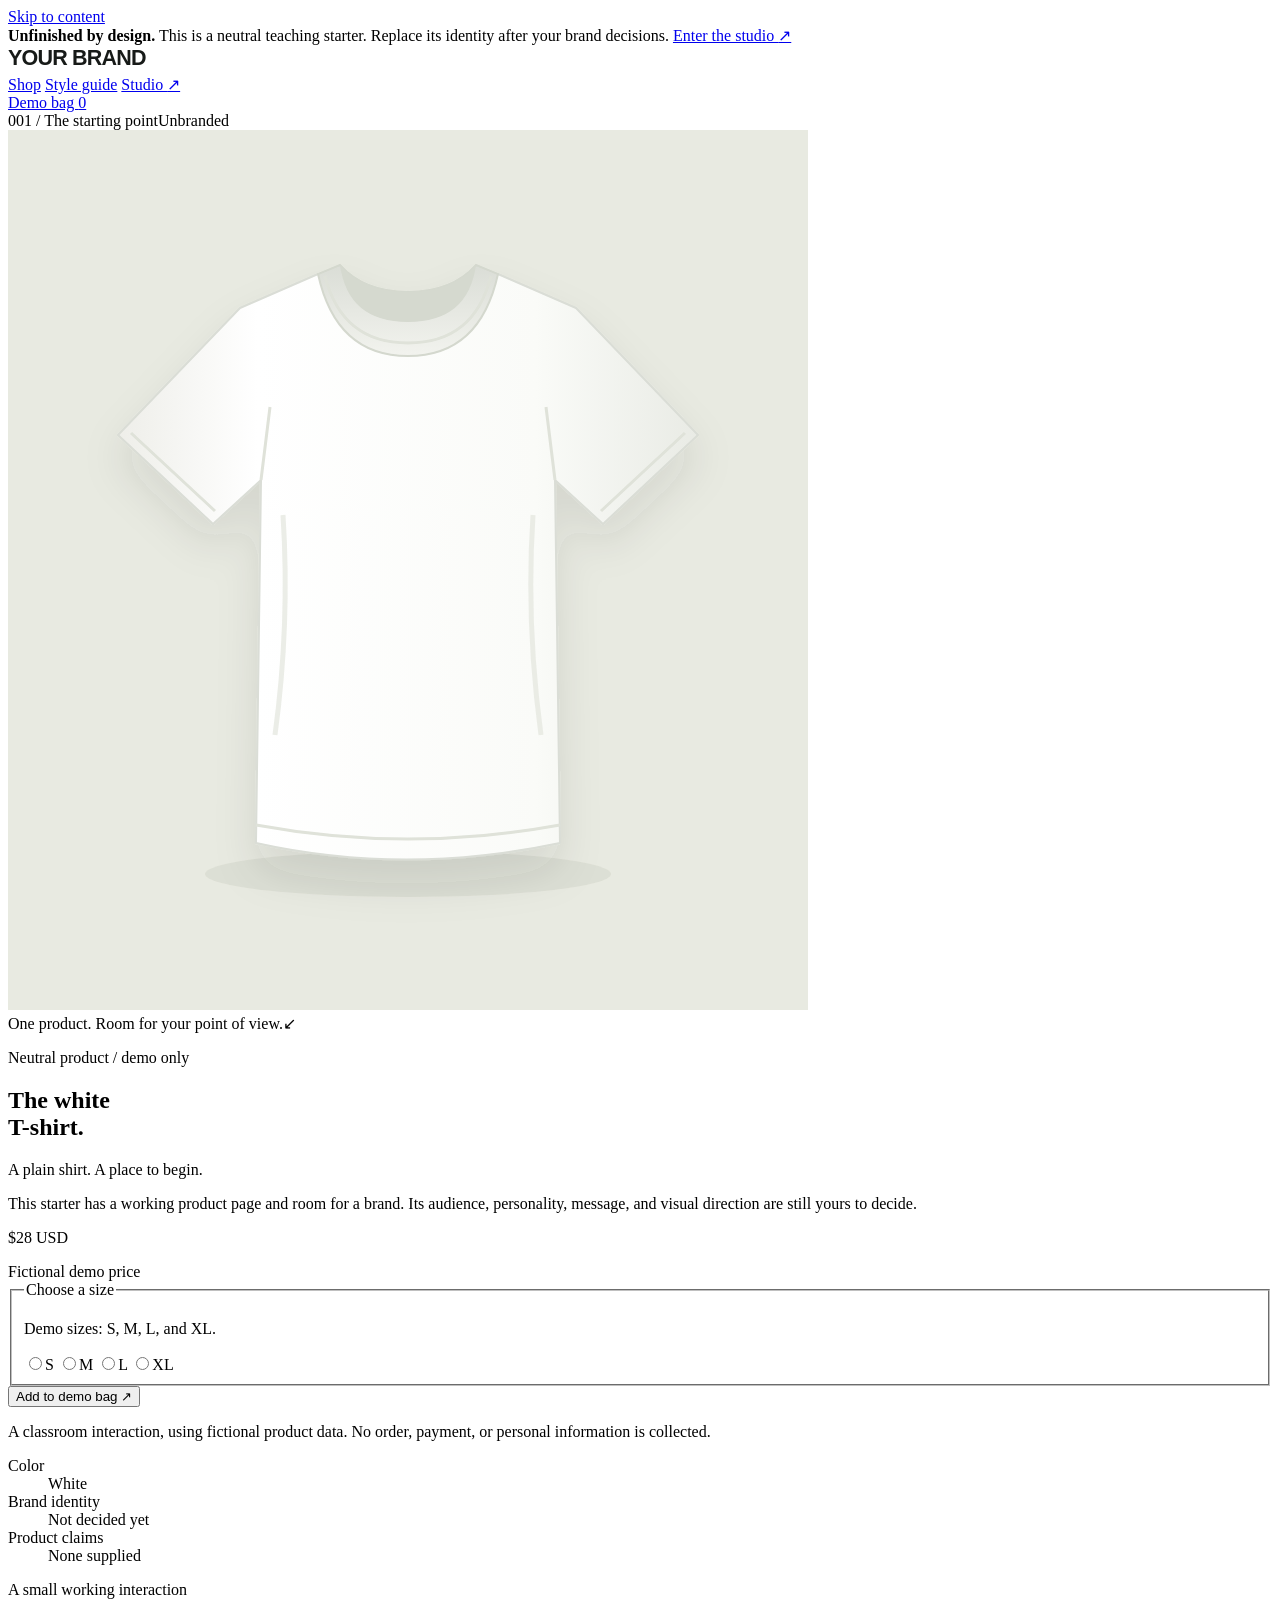
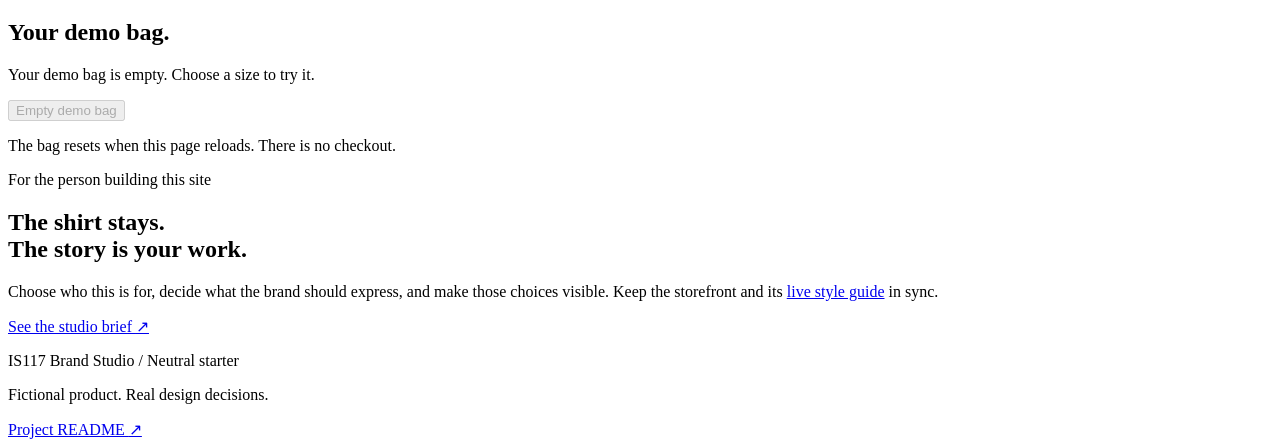
==== public/index.html @ 74eaf897 "Initial commit" ====
<!doctype html>
<html lang="en">
  <head>
    <meta charset="utf-8" />
    <meta name="viewport" content="width=device-width, initial-scale=1" />
    <meta
      name="description"
      content="An unfinished, neutral T-shirt storefront for the IS117 Brand Studio. Build a brand through deliberate, visible design choices."
    />
    <title>Your Brand — neutral storefront starter</title>
    <link rel="icon" href="data:," />
    <link rel="stylesheet" href="styles.css" />
    <script src="shop.js" defer></script>
  </head>
  <body>
    <a class="skip-link" href="#main">Skip to content</a>
    <aside class="starter-notice" aria-label="Starter information">
      <span
        ><strong>Unfinished by design.</strong> This is a neutral teaching
        starter. Replace its identity after your brand decisions.</span
      >
      <a href="studio.html"
        >Enter the studio <span aria-hidden="true">↗</span></a
      >
    </aside>
    <header class="site-header wrap">
      <a
        class="brand-link"
        href="index.html"
        aria-label="Your Brand storefront home"
        ><img
          class="wordmark"
          src="assets/wordmark.svg"
          alt="Neutral starter wordmark"
          width="175"
          height="26"
      /></a>
      <nav class="main-nav" aria-label="Main navigation">
        <a class="nav-link" href="index.html" aria-current="page">Shop</a>
        <a class="nav-link" href="styleguide.html">Style guide</a>
        <a class="nav-link" href="studio.html"
          >Studio <span aria-hidden="true">↗</span></a
        >
      </nav>
      <a class="bag-link" href="#demo-bag" aria-label="View demo bag"
        >Demo bag <span id="bag-count" class="bag-count">0</span></a
      >
    </header>

    <main id="main">
      <section class="product-section wrap" aria-labelledby="product-title">
        <div class="product-visual">
          <div class="visual-label">
            <span>001 / The starting point</span><span>Unbranded</span>
          </div>
          <img
            class="shirt-image"
            src="assets/white-shirt.svg"
            alt="Plain white, unbranded short-sleeved T-shirt"
            width="800"
            height="880"
            fetchpriority="high"
          />
          <div class="image-caption">
            <span>One product. Room for your point of view.</span
            ><span aria-hidden="true">↙</span>
          </div>
        </div>
        <div class="product-information">
          <p class="eyebrow">
            <span class="status-dot" aria-hidden="true"></span> Neutral product
            / demo only
          </p>
          <h1 id="product-title">The white<br />T-shirt.</h1>
          <p class="product-intro">A plain shirt. A place to begin.</p>
          <p class="muted product-description">
            This starter has a working product page and room for a brand. Its
            audience, personality, message, and visual direction are still yours
            to decide.
          </p>
          <div class="price-row">
            <p class="price">$28 <span>USD</span></p>
            <span class="micro-label">Fictional demo price</span>
          </div>
          <form id="product-form" class="product-form" novalidate>
            <fieldset aria-describedby="size-help size-error">
              <legend>Choose a size</legend>
              <p id="size-help" class="field-help">
                Demo sizes: S, M, L, and XL.
              </p>
              <div class="size-options">
                <label class="size-option"
                  ><input type="radio" name="size" value="S" /><span
                    >S</span
                  ></label
                >
                <label class="size-option"
                  ><input type="radio" name="size" value="M" /><span
                    >M</span
                  ></label
                >
                <label class="size-option"
                  ><input type="radio" name="size" value="L" /><span
                    >L</span
                  ></label
                >
                <label class="size-option"
                  ><input type="radio" name="size" value="XL" /><span
                    >XL</span
                  ></label
                >
              </div>
              <p id="size-error" class="field-error" role="alert" hidden>
                Choose a size before adding the shirt to your demo bag.
              </p>
            </fieldset>
            <button class="button button-primary add-button" type="submit">
              Add to demo bag <span aria-hidden="true">↗</span>
            </button>
          </form>
          <p class="demo-disclaimer">
            A classroom interaction, using fictional product data. No order,
            payment, or personal information is collected.
          </p>
          <dl class="product-facts">
            <div>
              <dt>Color</dt>
              <dd>White</dd>
            </div>
            <div>
              <dt>Brand identity</dt>
              <dd>Not decided yet</dd>
            </div>
            <div>
              <dt>Product claims</dt>
              <dd>None supplied</dd>
            </div>
          </dl>
        </div>
      </section>

      <section
        id="demo-bag"
        class="bag-section wrap"
        aria-labelledby="bag-title"
      >
        <div>
          <p class="eyebrow">A small working interaction</p>
          <h2 id="bag-title">Your demo bag.</h2>
        </div>
        <div class="bag-details">
          <p
            id="bag-status"
            class="bag-message"
            role="status"
            aria-live="polite"
            aria-atomic="true"
          >
            Your demo bag is empty. Choose a size to try it.
          </p>
          <ul id="bag-items" class="bag-items"></ul>
          <button id="clear-bag" class="text-button" type="button" disabled>
            Empty demo bag
          </button>
          <p class="field-help">
            The bag resets when this page reloads. There is no checkout.
          </p>
        </div>
      </section>

      <section class="starter-next wrap" aria-labelledby="next-title">
        <p class="eyebrow">For the person building this site</p>
        <h2 id="next-title">The shirt stays.<br />The story is your work.</h2>
        <div>
          <p>
            Choose who this is for, decide what the brand should express, and
            make those choices visible. Keep the storefront and its
            <a href="styleguide.html">live style guide</a> in sync.
          </p>
          <a class="button button-secondary" href="studio.html"
            >See the studio brief <span aria-hidden="true">↗</span></a
          >
        </div>
      </section>
    </main>

    <footer class="site-footer wrap">
      <p>
        IS117 Brand Studio <span class="footer-separator"> / </span> Neutral
        starter
      </p>
      <p class="footer-tagline">Fictional product. Real design decisions.</p>
      <a href="https://github.com/kaw393939/is117-brand-studio#readme"
        >Project README <span aria-hidden="true">↗</span></a
      >
    </footer>
  </body>
</html>
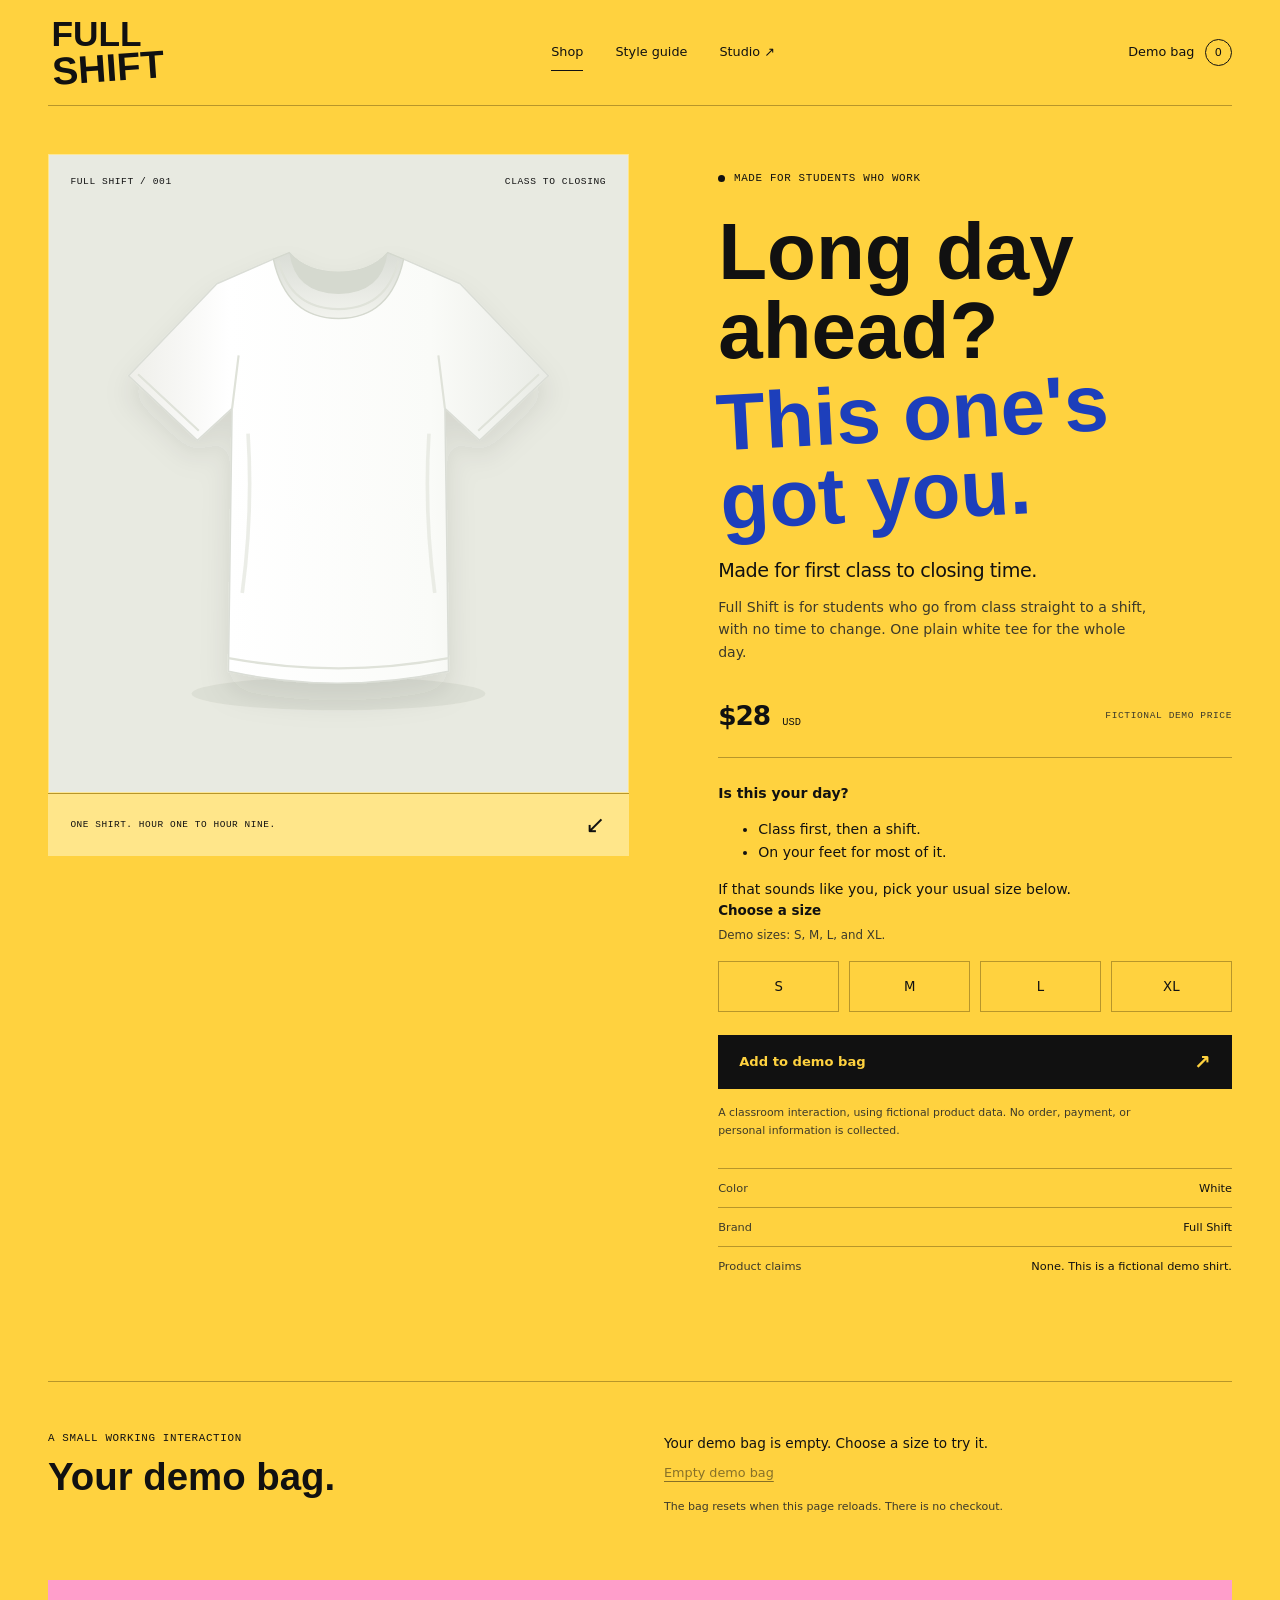
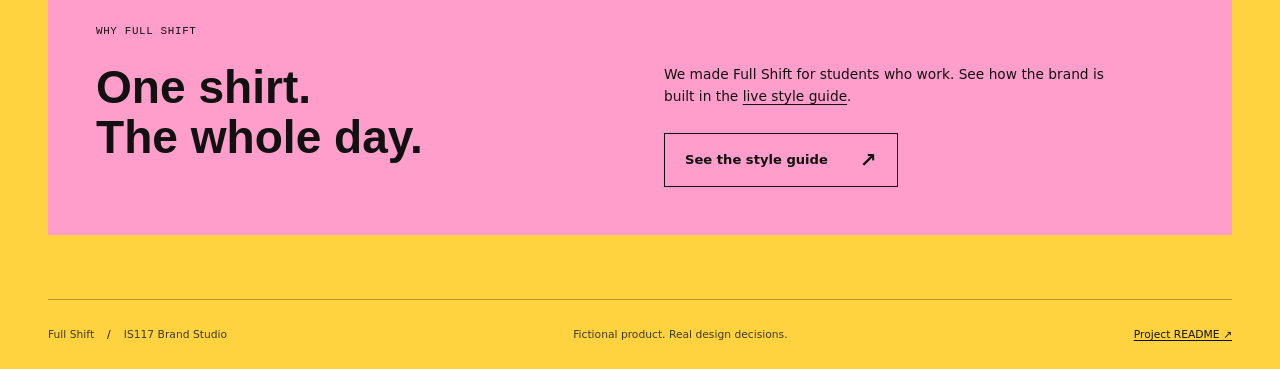
==== commit 1214dffd: "BRAND-001: Full Shift colors, logo, previews, storefront" ====
--- a/public/index.html
+++ b/public/index.html
@@ -5,35 +5,23 @@
     <meta name="viewport" content="width=device-width, initial-scale=1" />
     <meta
       name="description"
-      content="An unfinished, neutral T-shirt storefront for the IS117 Brand Studio. Build a brand through deliberate, visible design choices."
+      content="Full Shift: one plain white T-shirt for students who go from class straight to a shift. A fictional IS117 Brand Studio storefront."
     />
-    <title>Your Brand — neutral storefront starter</title>
+    <title>Full Shift — the white T-shirt for class-to-shift days</title>
     <link rel="icon" href="data:," />
     <link rel="stylesheet" href="styles.css" />
     <script src="shop.js" defer></script>
   </head>
   <body>
     <a class="skip-link" href="#main">Skip to content</a>
-    <aside class="starter-notice" aria-label="Starter information">
-      <span
-        ><strong>Unfinished by design.</strong> This is a neutral teaching
-        starter. Replace its identity after your brand decisions.</span
-      >
-      <a href="studio.html"
-        >Enter the studio <span aria-hidden="true">↗</span></a
-      >
-    </aside>
     <header class="site-header wrap">
-      <a
-        class="brand-link"
-        href="index.html"
-        aria-label="Your Brand storefront home"
+      <a class="brand-link" href="index.html" aria-label="Full Shift home"
         ><img
           class="wordmark"
-          src="assets/wordmark.svg"
-          alt="Neutral starter wordmark"
-          width="175"
-          height="26"
+          src="assets/full-shift-logo.svg"
+          alt="Full Shift"
+          width="170"
+          height="90"
       /></a>
       <nav class="main-nav" aria-label="Main navigation">
         <a class="nav-link" href="index.html" aria-current="page">Shop</a>
@@ -51,36 +39,47 @@
       <section class="product-section wrap" aria-labelledby="product-title">
         <div class="product-visual">
           <div class="visual-label">
-            <span>001 / The starting point</span><span>Unbranded</span>
+            <span>Full Shift / 001</span><span>Class to closing</span>
           </div>
           <img
             class="shirt-image"
             src="assets/white-shirt.svg"
-            alt="Plain white, unbranded short-sleeved T-shirt"
+            alt="Plain white short-sleeved T-shirt"
             width="800"
             height="880"
             fetchpriority="high"
           />
           <div class="image-caption">
-            <span>One product. Room for your point of view.</span
+            <span>One shirt. Hour one to hour nine.</span
             ><span aria-hidden="true">↙</span>
           </div>
         </div>
         <div class="product-information">
           <p class="eyebrow">
-            <span class="status-dot" aria-hidden="true"></span> Neutral product
-            / demo only
+            <span class="status-dot" aria-hidden="true"></span> Made for
+            students who work
           </p>
-          <h1 id="product-title">The white<br />T-shirt.</h1>
-          <p class="product-intro">A plain shirt. A place to begin.</p>
+          <h1 id="product-title">
+            Long day ahead?<br /><span class="brand-tilt"
+              >This one's got you.</span
+            >
+          </h1>
+          <p class="product-intro">Made for first class to closing time.</p>
           <p class="muted product-description">
-            This starter has a working product page and room for a brand. Its
-            audience, personality, message, and visual direction are still yours
-            to decide.
+            Full Shift is for students who go from class straight to a shift,
+            with no time to change. One plain white tee for the whole day.
           </p>
           <div class="price-row">
             <p class="price">$28 <span>USD</span></p>
             <span class="micro-label">Fictional demo price</span>
+          </div>
+          <div class="product-description">
+            <p><strong>Is this your day?</strong></p>
+            <ul>
+              <li>Class first, then a shift.</li>
+              <li>On your feet for most of it.</li>
+            </ul>
+            <p>If that sounds like you, pick your usual size below.</p>
           </div>
           <form id="product-form" class="product-form" novalidate>
             <fieldset aria-describedby="size-help size-error">
@@ -128,12 +127,12 @@
               <dd>White</dd>
             </div>
             <div>
-              <dt>Brand identity</dt>
-              <dd>Not decided yet</dd>
+              <dt>Brand</dt>
+              <dd>Full Shift</dd>
             </div>
             <div>
               <dt>Product claims</dt>
-              <dd>None supplied</dd>
+              <dd>None. This is a fictional demo shirt.</dd>
             </div>
           </dl>
         </div>
@@ -169,16 +168,15 @@
       </section>
 
       <section class="starter-next wrap" aria-labelledby="next-title">
-        <p class="eyebrow">For the person building this site</p>
-        <h2 id="next-title">The shirt stays.<br />The story is your work.</h2>
+        <p class="eyebrow">Why Full Shift</p>
+        <h2 id="next-title">One shirt.<br />The whole day.</h2>
         <div>
           <p>
-            Choose who this is for, decide what the brand should express, and
-            make those choices visible. Keep the storefront and its
-            <a href="styleguide.html">live style guide</a> in sync.
+            We made Full Shift for students who work. See how the brand is built
+            in the <a href="styleguide.html">live style guide</a>.
           </p>
-          <a class="button button-secondary" href="studio.html"
-            >See the studio brief <span aria-hidden="true">↗</span></a
+          <a class="button button-secondary" href="styleguide.html"
+            >See the style guide <span aria-hidden="true">↗</span></a
           >
         </div>
       </section>
@@ -186,8 +184,7 @@
 
     <footer class="site-footer wrap">
       <p>
-        IS117 Brand Studio <span class="footer-separator"> / </span> Neutral
-        starter
+        Full Shift <span class="footer-separator"> / </span> IS117 Brand Studio
       </p>
       <p class="footer-tagline">Fictional product. Real design decisions.</p>
       <a href="https://github.com/kaw393939/is117-brand-studio#readme"
--- a/public/styles.css
+++ b/public/styles.css
@@ -0,0 +1,1302 @@
+/* Full Shift brand tokens. Shared by the storefront and the live style guide. */
+:root {
+  --color-paper: #ffd23f;
+  --color-ink: #111;
+  --color-muted: #3d3a2a;
+  --color-line: #b8962a;
+  --color-accent: #ff9ecb;
+  --color-soft: #ffe68a;
+  --color-pop: #1d3fbb;
+  --color-white: #fff;
+  --color-danger: #992e28;
+  --font-body:
+    system-ui, -apple-system, blinkmacsystemfont, "Segoe UI", sans-serif;
+  --font-display: impact, "Arial Black", sans-serif;
+  --font-mono: ui-monospace, sfmono-regular, consolas, monospace;
+  --space-1: 0.5rem;
+  --space-2: 1rem;
+  --space-3: 1.5rem;
+  --space-4: 2rem;
+  --space-5: 3rem;
+  --space-6: 4rem;
+  --page-width: 1440px;
+}
+
+* {
+  box-sizing: border-box;
+}
+
+html {
+  scroll-behavior: smooth;
+  scroll-padding-top: 1.5rem;
+}
+
+body {
+  margin: 0;
+  background: var(--color-paper);
+  color: var(--color-ink);
+  font-family: var(--font-body);
+  line-height: 1.6;
+  -webkit-font-smoothing: antialiased;
+}
+
+img,
+svg {
+  display: block;
+  max-width: 100%;
+}
+
+button,
+a,
+input {
+  -webkit-tap-highlight-color: transparent;
+}
+
+a {
+  color: inherit;
+  text-underline-offset: 0.2em;
+  text-decoration-thickness: 1px;
+}
+
+a:hover {
+  text-decoration-thickness: 2px;
+}
+
+button,
+input {
+  font: inherit;
+}
+
+button {
+  cursor: pointer;
+}
+
+button:disabled {
+  cursor: default;
+}
+
+:focus-visible {
+  outline: 3px solid var(--color-ink);
+  outline-offset: 5px;
+}
+
+[hidden] {
+  display: none !important;
+}
+
+::selection {
+  background: var(--color-accent);
+  color: var(--color-ink);
+}
+
+h1,
+h2,
+h3,
+p {
+  margin: 0;
+}
+
+h1,
+h2,
+h3 {
+  font-family: var(--font-display);
+  font-weight: 550;
+}
+
+h1 {
+  font-size: clamp(3.4rem, 6.25vw, 6.6rem);
+  line-height: 0.99;
+  letter-spacing: 0;
+}
+
+h2 {
+  font-size: clamp(2rem, 3.6vw, 3.75rem);
+  line-height: 1.08;
+  letter-spacing: 0;
+}
+
+h3 {
+  font-size: 1.3rem;
+  line-height: 1.3;
+  letter-spacing: -0.03em;
+}
+
+p + p {
+  margin-top: var(--space-2);
+}
+
+.wrap {
+  width: min(calc(100% - 6rem), var(--page-width));
+  margin-inline: auto;
+}
+
+.muted {
+  color: var(--color-muted);
+}
+
+.eyebrow,
+.micro-label,
+.visual-label,
+.image-caption,
+.section-number,
+.type-label,
+.token-name {
+  font-family: var(--font-mono);
+  font-size: 0.68rem;
+  font-weight: 500;
+  line-height: 1.5;
+  letter-spacing: 0.06em;
+  text-transform: uppercase;
+}
+
+.eyebrow {
+  display: flex;
+  align-items: center;
+  gap: 0.55rem;
+}
+
+.status-dot {
+  width: 7px;
+  height: 7px;
+  display: inline-block;
+  background: var(--color-ink);
+  border-radius: 50%;
+}
+
+.skip-link {
+  position: fixed;
+  top: 8px;
+  left: 8px;
+  z-index: 10;
+  transform: translateY(-180%);
+  padding: 0.75rem 1rem;
+  background: var(--color-ink);
+  color: var(--color-white);
+}
+
+.skip-link:focus {
+  transform: translateY(0);
+}
+
+.starter-notice {
+  display: flex;
+  justify-content: space-between;
+  align-items: center;
+  gap: 1.5rem;
+  padding: 0.8rem 3rem;
+  background: var(--color-accent);
+  font-size: 0.73rem;
+  line-height: 1.5;
+}
+
+.starter-notice a {
+  flex-shrink: 0;
+  font-weight: 650;
+}
+
+.site-header {
+  min-height: 106px;
+  display: flex;
+  align-items: center;
+  gap: 3rem;
+  border-bottom: 1px solid var(--color-line);
+}
+
+.brand-link {
+  display: inline-block;
+  flex-shrink: 0;
+}
+
+.wordmark {
+  width: 150px;
+  height: auto;
+}
+
+.main-nav {
+  display: flex;
+  justify-content: center;
+  align-items: center;
+  gap: 2rem;
+  margin-inline: auto;
+}
+
+.nav-link,
+.bag-link {
+  text-decoration: none;
+  font-size: 0.8rem;
+}
+
+.nav-link {
+  padding-block: 0.5rem;
+  border-bottom: 1px solid transparent;
+}
+
+.nav-link:hover,
+.nav-link[aria-current="page"] {
+  border-color: currentcolor;
+}
+
+.bag-link {
+  display: flex;
+  align-items: center;
+  gap: 0.65rem;
+  white-space: nowrap;
+}
+
+.bag-count {
+  display: grid;
+  place-items: center;
+  min-width: 1.7rem;
+  height: 1.7rem;
+  border: 1px solid var(--color-ink);
+  border-radius: 50%;
+  font-size: 0.7rem;
+}
+
+.product-section {
+  display: grid;
+  grid-template-columns: 1.13fr 1fr;
+  gap: clamp(3rem, 7vw, 8rem);
+  padding-block: var(--space-5) 5rem;
+  align-items: start;
+}
+
+.product-visual {
+  position: relative;
+  background: var(--color-soft);
+}
+
+.visual-label {
+  position: absolute;
+  z-index: 1;
+  inset: 1.3rem 1.4rem auto;
+  display: flex;
+  justify-content: space-between;
+  gap: 1rem;
+  font-size: 0.6rem;
+}
+
+.shirt-image {
+  width: 100%;
+  height: auto;
+  aspect-ratio: 800 / 880;
+  object-fit: contain;
+}
+
+.image-caption {
+  display: flex;
+  align-items: center;
+  justify-content: space-between;
+  gap: 1rem;
+  padding: 1.2rem 1.4rem;
+  border-top: 1px solid var(--color-line);
+  font-size: 0.59rem;
+}
+
+.image-caption > :last-child {
+  font-family: var(--font-body);
+  font-size: 1.5rem;
+  line-height: 1;
+}
+
+.product-information {
+  max-width: 530px;
+  padding-block: 1rem;
+}
+
+.product-information h1 {
+  margin-top: 1.6rem;
+}
+
+.product-intro {
+  font-size: 1.2rem;
+  line-height: 1.5;
+  margin-top: 1.8rem;
+  letter-spacing: -0.025em;
+}
+
+.product-description {
+  margin-top: 0.6rem;
+  font-size: 0.88rem;
+  max-width: 430px;
+}
+
+.price-row {
+  display: flex;
+  align-items: center;
+  justify-content: space-between;
+  gap: 1rem;
+  margin-block: 2rem 1.5rem;
+  padding-bottom: 1.2rem;
+  border-bottom: 1px solid var(--color-line);
+}
+
+.price {
+  font-size: 1.65rem;
+  letter-spacing: -0.04em;
+  font-weight: 600;
+}
+
+.price span {
+  font-family: var(--font-mono);
+  font-size: 0.65rem;
+  font-weight: 400;
+  letter-spacing: 0;
+  margin-left: 0.25rem;
+}
+
+.price-row .micro-label {
+  color: var(--color-muted);
+  font-size: 0.6rem;
+}
+
+fieldset {
+  padding: 0;
+  margin: 0;
+  border: 0;
+  min-width: 0;
+}
+
+legend {
+  padding: 0;
+  font-size: 0.84rem;
+  font-weight: 650;
+}
+
+.field-help {
+  margin-top: 0.3rem;
+  color: var(--color-muted);
+  font-size: 0.74rem;
+}
+
+.size-options {
+  display: grid;
+  grid-template-columns: repeat(4, 1fr);
+  gap: 0.6rem;
+  margin-top: 1rem;
+}
+
+.size-option {
+  position: relative;
+  cursor: pointer;
+}
+
+.size-option input {
+  position: absolute;
+  opacity: 0;
+  width: 100%;
+  height: 100%;
+  margin: 0;
+  cursor: pointer;
+}
+
+.size-option span {
+  display: grid;
+  place-items: center;
+  min-height: 3.2rem;
+  border: 1px solid var(--color-line);
+  background: var(--color-paper);
+  font-size: 0.83rem;
+  transition:
+    background 150ms ease,
+    border-color 150ms ease;
+}
+
+.size-option input:checked + span {
+  background: var(--color-ink);
+  border-color: var(--color-ink);
+  color: var(--color-paper);
+}
+
+.size-option input:hover + span {
+  border-color: var(--color-ink);
+}
+
+.size-option input:focus-visible + span {
+  outline: 3px solid var(--color-ink);
+  outline-offset: 4px;
+}
+
+.size-option input:focus-visible {
+  outline: none;
+}
+
+.field-error {
+  color: var(--color-danger);
+  font-size: 0.8rem;
+  margin-top: 0.9rem;
+  font-weight: 550;
+}
+
+.button {
+  display: inline-flex;
+  align-items: center;
+  justify-content: space-between;
+  gap: 2rem;
+  min-height: 3.4rem;
+  border: 1px solid var(--color-ink);
+  padding: 0.9rem 1.25rem;
+  font-size: 0.82rem;
+  font-weight: 550;
+  line-height: 1.4;
+  text-decoration: none;
+  transition:
+    background 150ms ease,
+    color 150ms ease;
+}
+
+.button > span[aria-hidden] {
+  font-size: 1.25rem;
+  line-height: 1;
+}
+
+.button-primary {
+  background: var(--color-ink);
+  color: var(--color-paper);
+}
+
+.button-primary:hover {
+  background: var(--color-accent);
+  color: var(--color-ink);
+}
+
+.button-secondary {
+  background: transparent;
+  color: var(--color-ink);
+}
+
+.button-secondary:hover {
+  background: var(--color-soft);
+}
+
+.add-button {
+  width: 100%;
+  margin-top: 1.4rem;
+}
+
+.demo-disclaimer {
+  font-size: 0.68rem;
+  line-height: 1.65;
+  color: var(--color-muted);
+  margin-top: 0.9rem;
+  max-width: 420px;
+}
+
+.product-facts {
+  margin-bottom: 0;
+  margin-top: 1.8rem;
+}
+
+.product-facts div {
+  display: flex;
+  justify-content: space-between;
+  gap: 1rem;
+  padding-block: 0.62rem;
+  border-top: 1px solid var(--color-line);
+  font-size: 0.71rem;
+}
+
+.product-facts dt {
+  color: var(--color-muted);
+}
+
+.product-facts dd {
+  margin: 0;
+  font-weight: 500;
+  text-align: right;
+}
+
+.bag-section {
+  display: grid;
+  grid-template-columns: 1fr 1fr;
+  gap: 3rem;
+  border-top: 1px solid var(--color-line);
+  padding-block: 3rem;
+}
+
+.bag-section h2 {
+  margin-top: 0.6rem;
+  font-size: clamp(2rem, 3vw, 3rem);
+}
+
+.bag-details {
+  padding-top: 0.2rem;
+  font-size: 0.85rem;
+}
+
+.bag-message {
+  max-width: 500px;
+}
+
+.bag-items {
+  list-style: none;
+  margin: 1rem 0;
+  padding: 0;
+}
+
+.bag-items:empty {
+  margin: 0;
+}
+
+.bag-items li {
+  padding-block: 0.55rem;
+  border-bottom: 1px solid var(--color-line);
+  font-size: 0.78rem;
+}
+
+.text-button {
+  padding: 0.5rem 0;
+  border: 0;
+  background: transparent;
+  color: var(--color-ink);
+  font-size: 0.8rem;
+  text-decoration: underline;
+  text-underline-offset: 0.25rem;
+}
+
+.text-button:disabled {
+  opacity: 0.5;
+}
+
+.bag-details .field-help {
+  margin-top: 0.4rem;
+  font-size: 0.69rem;
+}
+
+.starter-next {
+  display: grid;
+  grid-template-columns: 1fr 1fr;
+  gap: 1.5rem 3rem;
+  background: var(--color-accent);
+  padding: 2.7rem 3rem 3rem;
+  margin-block: 1rem 4rem;
+}
+
+.starter-next > .eyebrow {
+  grid-column: 1 / -1;
+}
+
+.starter-next > div {
+  max-width: 470px;
+  font-size: 0.86rem;
+}
+
+.starter-next .button {
+  margin-top: 1.6rem;
+}
+
+.site-footer {
+  display: flex;
+  align-items: center;
+  justify-content: space-between;
+  gap: 2rem;
+  border-top: 1px solid var(--color-line);
+  padding-block: 1.6rem;
+  font-size: 0.67rem;
+  color: var(--color-muted);
+}
+
+.footer-tagline {
+  margin: 0;
+}
+
+.footer-separator {
+  margin-inline: 0.6rem;
+  color: var(--color-ink);
+}
+
+.site-footer a {
+  color: var(--color-ink);
+}
+
+/* Shared editorial pages */
+.page-hero {
+  padding-block: 4.5rem 3.8rem;
+  display: grid;
+  grid-template-columns: 1.25fr 0.75fr;
+  align-items: end;
+  gap: 1.3rem 4rem;
+}
+
+.page-hero > .eyebrow {
+  grid-column: 1 / -1;
+}
+
+.page-hero h1 {
+  font-size: clamp(3.5rem, 6.8vw, 7.3rem);
+}
+
+.page-hero .hero-summary {
+  max-width: 400px;
+  font-size: 0.95rem;
+  color: var(--color-muted);
+  padding-bottom: 0.25rem;
+}
+
+.hero-summary strong {
+  font-weight: 550;
+  color: var(--color-ink);
+}
+
+.page-subnav {
+  display: flex;
+  flex-wrap: wrap;
+  gap: 0.6rem 1.8rem;
+  padding-block: 1rem;
+  border-top: 1px solid var(--color-line);
+  border-bottom: 1px solid var(--color-line);
+  font-size: 0.76rem;
+}
+
+.section-link {
+  text-decoration: none;
+}
+
+.section-link:hover {
+  text-decoration: underline;
+}
+
+.guide-section {
+  padding-block: 3rem;
+  border-bottom: 1px solid var(--color-line);
+  display: grid;
+  grid-template-columns: 0.32fr 1fr;
+  column-gap: 3rem;
+}
+
+.section-heading .section-number {
+  color: var(--color-muted);
+  display: block;
+  margin-bottom: 0.8rem;
+}
+
+.section-heading h2 {
+  font-size: clamp(1.7rem, 2.5vw, 2.65rem);
+}
+
+.section-heading p {
+  font-size: 0.78rem;
+  color: var(--color-muted);
+  margin-top: 1rem;
+  max-width: 210px;
+}
+
+.guide-content {
+  min-width: 0;
+}
+
+.draft-label {
+  display: inline-block;
+  padding: 0.3rem 0.55rem;
+  background: var(--color-accent);
+  color: var(--color-ink);
+  font-family: var(--font-mono);
+  font-size: 0.6rem;
+  line-height: 1.4;
+  letter-spacing: 0.03em;
+  text-transform: uppercase;
+}
+
+.decision-grid {
+  display: grid;
+  grid-template-columns: repeat(3, 1fr);
+  gap: 1.5rem;
+  margin-top: 1.6rem;
+}
+
+.decision-grid > div {
+  border-top: 1px solid var(--color-line);
+  padding-top: 0.8rem;
+}
+
+.decision-grid h3 {
+  font-size: 0.85rem;
+  font-weight: 650;
+  letter-spacing: 0;
+}
+
+.decision-grid p {
+  font-size: 0.8rem;
+  color: var(--color-muted);
+  margin-top: 0.5rem;
+}
+
+.decision-grid .undecided {
+  font-size: 1.5rem;
+  font-weight: 450;
+  color: var(--color-ink);
+  letter-spacing: -0.04em;
+}
+
+.logo-board {
+  min-height: 230px;
+  display: grid;
+  place-items: center;
+  padding: 3rem;
+  background: var(--color-white);
+  border: 1px solid var(--color-line);
+}
+
+.logo-board img {
+  width: min(100%, 380px);
+}
+
+.logo-variants {
+  display: grid;
+  grid-template-columns: 1fr 1fr;
+  border: 1px solid var(--color-line);
+  border-top: 0;
+}
+
+.logo-variant {
+  min-height: 140px;
+  padding: 1.5rem;
+  display: flex;
+  flex-direction: column;
+  justify-content: space-between;
+  gap: 1.5rem;
+}
+
+.logo-variant + .logo-variant {
+  border-left: 1px solid var(--color-line);
+}
+
+.logo-small {
+  width: 110px;
+  height: auto;
+}
+
+.logo-mono {
+  width: 190px;
+  filter: brightness(0);
+}
+
+.logo-variant p,
+.guide-note {
+  font-size: 0.73rem;
+  color: var(--color-muted);
+}
+
+.guide-note {
+  margin-top: 1rem;
+  max-width: 680px;
+}
+
+.palette-grid {
+  display: grid;
+  grid-template-columns: repeat(5, 1fr);
+  gap: 0.65rem;
+}
+
+.color-swatch {
+  height: 120px;
+  border: 1px solid var(--color-line);
+  background: var(--swatch-color);
+}
+
+.palette-card h3 {
+  font-size: 0.76rem;
+  letter-spacing: 0;
+  font-weight: 650;
+  margin-top: 0.65rem;
+}
+
+.palette-card code {
+  font-family: var(--font-mono);
+  font-size: 0.65rem;
+  color: var(--color-muted);
+  display: block;
+  margin-top: 0.15rem;
+}
+
+.palette-card p {
+  font-size: 0.66rem;
+  color: var(--color-muted);
+  margin-top: 0.4rem;
+  line-height: 1.5;
+}
+
+.type-specimen {
+  border-top: 1px solid var(--color-line);
+  padding-block: 1.3rem;
+}
+
+.type-specimen:first-child {
+  border-top: 0;
+  padding-top: 0;
+}
+
+.type-label {
+  display: block;
+  margin-bottom: 1rem;
+  color: var(--color-muted);
+  font-size: 0.6rem;
+}
+
+.type-display {
+  font-family: var(--font-display);
+  font-size: clamp(2.5rem, 4.5vw, 5rem);
+  font-weight: 550;
+  letter-spacing: 0;
+  line-height: 1;
+  max-width: 700px;
+}
+
+.type-body {
+  font-family: var(--font-body);
+  font-size: 1rem;
+  max-width: 570px;
+}
+
+.type-mono {
+  font-family: var(--font-mono);
+  text-transform: uppercase;
+  font-size: 0.7rem;
+  letter-spacing: 0.06em;
+}
+
+.spacing-grid {
+  display: flex;
+  flex-wrap: wrap;
+  align-items: start;
+  gap: 2rem;
+}
+
+.spacing-token {
+  min-width: 52px;
+}
+
+.spacing-bar {
+  width: var(--token-size);
+  height: 40px;
+  background: var(--color-ink);
+  margin-bottom: 0.9rem;
+}
+
+.token-name {
+  display: block;
+  font-size: 0.6rem;
+}
+
+.spacing-token code {
+  font-family: var(--font-mono);
+  color: var(--color-muted);
+  font-size: 0.65rem;
+}
+
+.button-samples {
+  display: flex;
+  flex-wrap: wrap;
+  gap: 1rem;
+}
+
+.button-samples .button {
+  min-width: 185px;
+}
+
+.voice-grid {
+  display: grid;
+  grid-template-columns: 1fr 1fr;
+  gap: 2rem;
+}
+
+.voice-grid h3 {
+  font-size: 0.95rem;
+  font-weight: 600;
+  margin-bottom: 0.65rem;
+}
+
+.voice-grid p {
+  font-size: 0.84rem;
+  color: var(--color-muted);
+}
+
+.voice-example {
+  font-size: 1.7rem !important;
+  color: var(--color-ink) !important;
+  letter-spacing: -0.035em;
+  line-height: 1.3;
+}
+
+.guide-footer-note {
+  display: flex;
+  gap: 2rem;
+  align-items: center;
+  justify-content: space-between;
+  background: var(--color-soft);
+  padding: 1.5rem 2rem;
+  margin-block: 2rem 4rem;
+}
+
+.guide-footer-note p {
+  font-size: 0.83rem;
+  max-width: 680px;
+}
+
+.guide-footer-note a {
+  font-size: 0.8rem;
+  white-space: nowrap;
+}
+
+@media (width >= 1600px) {
+  .product-section {
+    gap: 8rem;
+  }
+}
+
+@media (width <= 1100px) {
+  .wrap {
+    width: calc(100% - 4rem);
+  }
+
+  .starter-notice {
+    padding-inline: 2rem;
+  }
+
+  .site-header {
+    gap: 1.7rem;
+  }
+
+  .main-nav {
+    gap: 1.25rem;
+  }
+
+  .product-section {
+    gap: 3rem;
+    align-items: start;
+  }
+
+  .product-information h1 {
+    font-size: clamp(3.4rem, 7vw, 5rem);
+  }
+
+  .product-information {
+    padding-top: 0.5rem;
+  }
+
+  .product-intro {
+    margin-top: 1.4rem;
+  }
+
+  .price-row {
+    margin-top: 1.5rem;
+  }
+
+  .page-hero {
+    column-gap: 2rem;
+  }
+
+  .guide-section {
+    grid-template-columns: 0.35fr 1fr;
+    gap: 2rem;
+  }
+
+  .palette-grid {
+    grid-template-columns: repeat(3, 1fr);
+    row-gap: 1.6rem;
+  }
+}
+
+@media (width <= 760px) {
+  .wrap {
+    width: calc(100% - 2.5rem);
+  }
+
+  .starter-notice {
+    padding: 0.75rem 1.25rem;
+    font-size: 0.67rem;
+    gap: 1rem;
+  }
+
+  .starter-notice > span {
+    max-width: 480px;
+  }
+
+  .starter-notice a {
+    font-size: 0.65rem;
+  }
+
+  .site-header {
+    min-height: 108px;
+    display: grid;
+    grid-template-columns: 1fr auto;
+    gap: 0.5rem 1rem;
+    padding-block: 1.2rem 1rem;
+  }
+
+  .wordmark {
+    width: 130px;
+  }
+
+  .main-nav {
+    grid-row: 2;
+    grid-column: 1 / -1;
+    margin: 0;
+    justify-content: flex-start;
+    gap: 1.5rem;
+  }
+
+  .nav-link,
+  .bag-link {
+    font-size: 0.73rem;
+  }
+
+  .bag-link {
+    grid-column: 2;
+    grid-row: 1;
+  }
+
+  .bag-count {
+    min-width: 1.5rem;
+    height: 1.5rem;
+  }
+
+  .product-section {
+    grid-template-columns: 1fr;
+    gap: 2rem;
+    padding-block: 1.5rem 3rem;
+  }
+
+  .product-visual {
+    max-width: 600px;
+    width: 100%;
+    margin-inline: auto;
+  }
+
+  .shirt-image {
+    max-height: 530px;
+  }
+
+  .product-information {
+    max-width: none;
+    padding: 0;
+  }
+
+  .product-information h1 {
+    font-size: clamp(4.2rem, 13vw, 7rem);
+    margin-top: 1rem;
+  }
+
+  .product-intro {
+    font-size: 1.1rem;
+    margin-top: 1.4rem;
+  }
+
+  .product-description {
+    max-width: 580px;
+  }
+
+  .product-facts {
+    margin-top: 1.5rem;
+  }
+
+  .bag-section {
+    grid-template-columns: 1fr;
+    gap: 1.3rem;
+    padding-block: 2rem;
+  }
+
+  .bag-section h2 {
+    margin-top: 0.6rem;
+  }
+
+  .starter-next {
+    grid-template-columns: 1fr;
+    padding: 1.8rem;
+    gap: 1.3rem;
+    margin-block: 1rem 3rem;
+  }
+
+  .starter-next > div {
+    max-width: none;
+  }
+
+  .site-footer {
+    flex-wrap: wrap;
+    gap: 0.7rem 2rem;
+    padding-block: 1.5rem;
+  }
+
+  .footer-tagline {
+    display: none;
+  }
+
+  .page-hero {
+    padding-block: 2.5rem;
+    grid-template-columns: 1fr;
+    row-gap: 1.4rem;
+  }
+
+  .page-hero h1 {
+    font-size: clamp(3.7rem, 11vw, 6rem);
+  }
+
+  .page-hero .hero-summary {
+    max-width: 570px;
+    font-size: 0.9rem;
+  }
+
+  .page-subnav {
+    gap: 0.6rem 1.2rem;
+    font-size: 0.72rem;
+  }
+
+  .guide-section {
+    grid-template-columns: 1fr;
+    gap: 1.8rem;
+    padding-block: 2.3rem;
+  }
+
+  .section-heading {
+    display: grid;
+    grid-template-columns: 1fr 1fr;
+    column-gap: 2rem;
+  }
+
+  .section-heading .section-number {
+    grid-column: 1 / -1;
+    margin-bottom: 0.5rem;
+  }
+
+  .section-heading p {
+    max-width: none;
+    margin: 0;
+    font-size: 0.73rem;
+  }
+
+  .decision-grid {
+    gap: 1rem;
+  }
+
+  .decision-grid .undecided {
+    font-size: 1.3rem;
+  }
+
+  .decision-grid p {
+    font-size: 0.73rem;
+  }
+
+  .palette-grid {
+    grid-template-columns: repeat(5, 1fr);
+  }
+
+  .color-swatch {
+    height: 85px;
+  }
+
+  .palette-card p {
+    font-size: 0.62rem;
+  }
+
+  .palette-card code {
+    font-size: 0.57rem;
+  }
+
+  .guide-footer-note {
+    flex-direction: column;
+    align-items: start;
+    gap: 1rem;
+    margin-block: 1.5rem 3rem;
+    padding: 1.5rem;
+  }
+}
+
+@media (width <= 420px) {
+  .starter-notice {
+    align-items: start;
+    flex-direction: column;
+    gap: 0.35rem;
+  }
+
+  .visual-label {
+    inset: 1rem 1rem auto;
+    font-size: 0.53rem;
+  }
+
+  .image-caption {
+    font-size: 0.53rem;
+    padding: 1rem;
+  }
+
+  .price-row .micro-label {
+    font-size: 0.54rem;
+  }
+
+  .section-heading {
+    grid-template-columns: 1fr;
+    gap: 0.6rem;
+  }
+
+  .section-heading .section-number {
+    margin: 0;
+  }
+
+  .decision-grid {
+    grid-template-columns: 1fr;
+    gap: 1.2rem;
+  }
+
+  .decision-grid > div {
+    display: grid;
+    grid-template-columns: 0.5fr 1fr;
+    gap: 0.4rem 1rem;
+  }
+
+  .decision-grid p {
+    margin-top: 0;
+  }
+
+  .decision-grid p:last-child {
+    grid-column: 2;
+  }
+
+  .palette-grid {
+    grid-template-columns: repeat(3, 1fr);
+  }
+
+  .color-swatch {
+    height: 90px;
+  }
+
+  .logo-board {
+    min-height: 190px;
+    padding: 2rem;
+  }
+
+  .logo-variants {
+    grid-template-columns: 1fr;
+  }
+
+  .logo-variant {
+    min-height: 125px;
+  }
+
+  .logo-variant + .logo-variant {
+    border-left: 0;
+    border-top: 1px solid var(--color-line);
+  }
+
+  .voice-grid {
+    grid-template-columns: 1fr;
+    gap: 1.5rem;
+  }
+}
+
+@media (prefers-reduced-motion: reduce) {
+  html {
+    scroll-behavior: auto;
+  }
+
+  *,
+  *::before,
+  *::after {
+    transition: none !important;
+    animation: none !important;
+  }
+}
+
+.brand-tilt {
+  display: inline-block;
+  color: var(--color-pop);
+  transform: rotate(-3deg);
+}
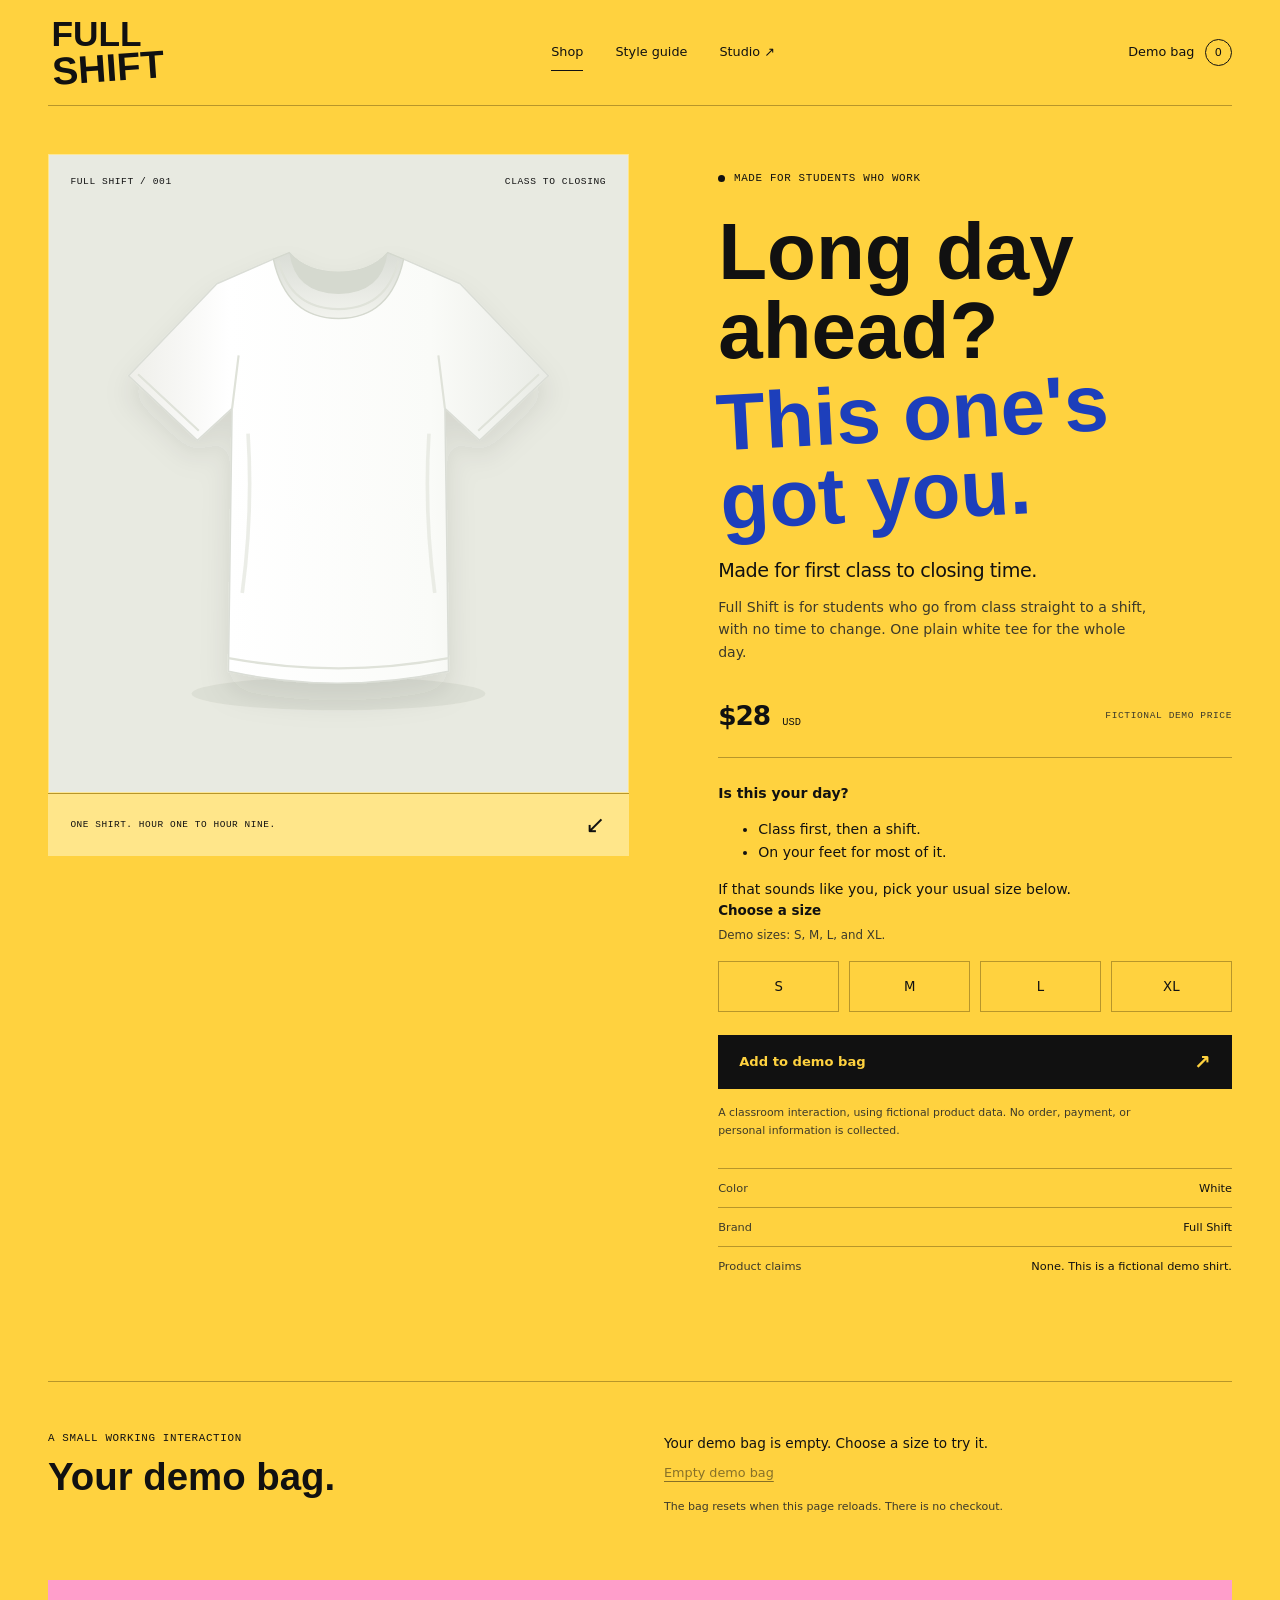
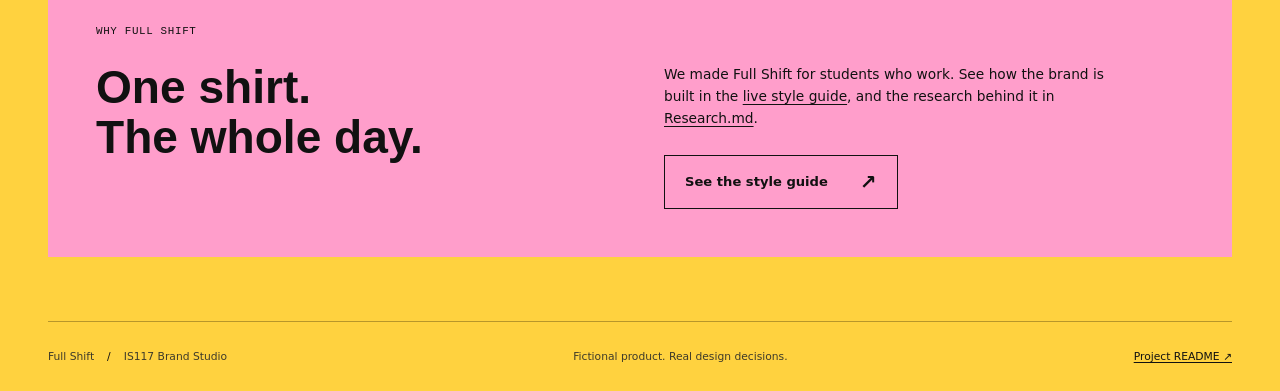
==== commit 05339be7: "Link Research.md from the site and complete the peer review table - Storefront 'Why Full Shift' sect" ====
--- a/public/index.html
+++ b/public/index.html
@@ -173,7 +173,12 @@
         <div>
           <p>
             We made Full Shift for students who work. See how the brand is built
-            in the <a href="styleguide.html">live style guide</a>.
+            in the <a href="styleguide.html">live style guide</a>, and the
+            research behind it in
+            <a
+              href="https://github.com/KonradSikorski5/is117-brand-studio-ks2334/blob/main/Research.md"
+              >Research.md</a
+            >.
           </p>
           <a class="button button-secondary" href="styleguide.html"
             >See the style guide <span aria-hidden="true">↗</span></a
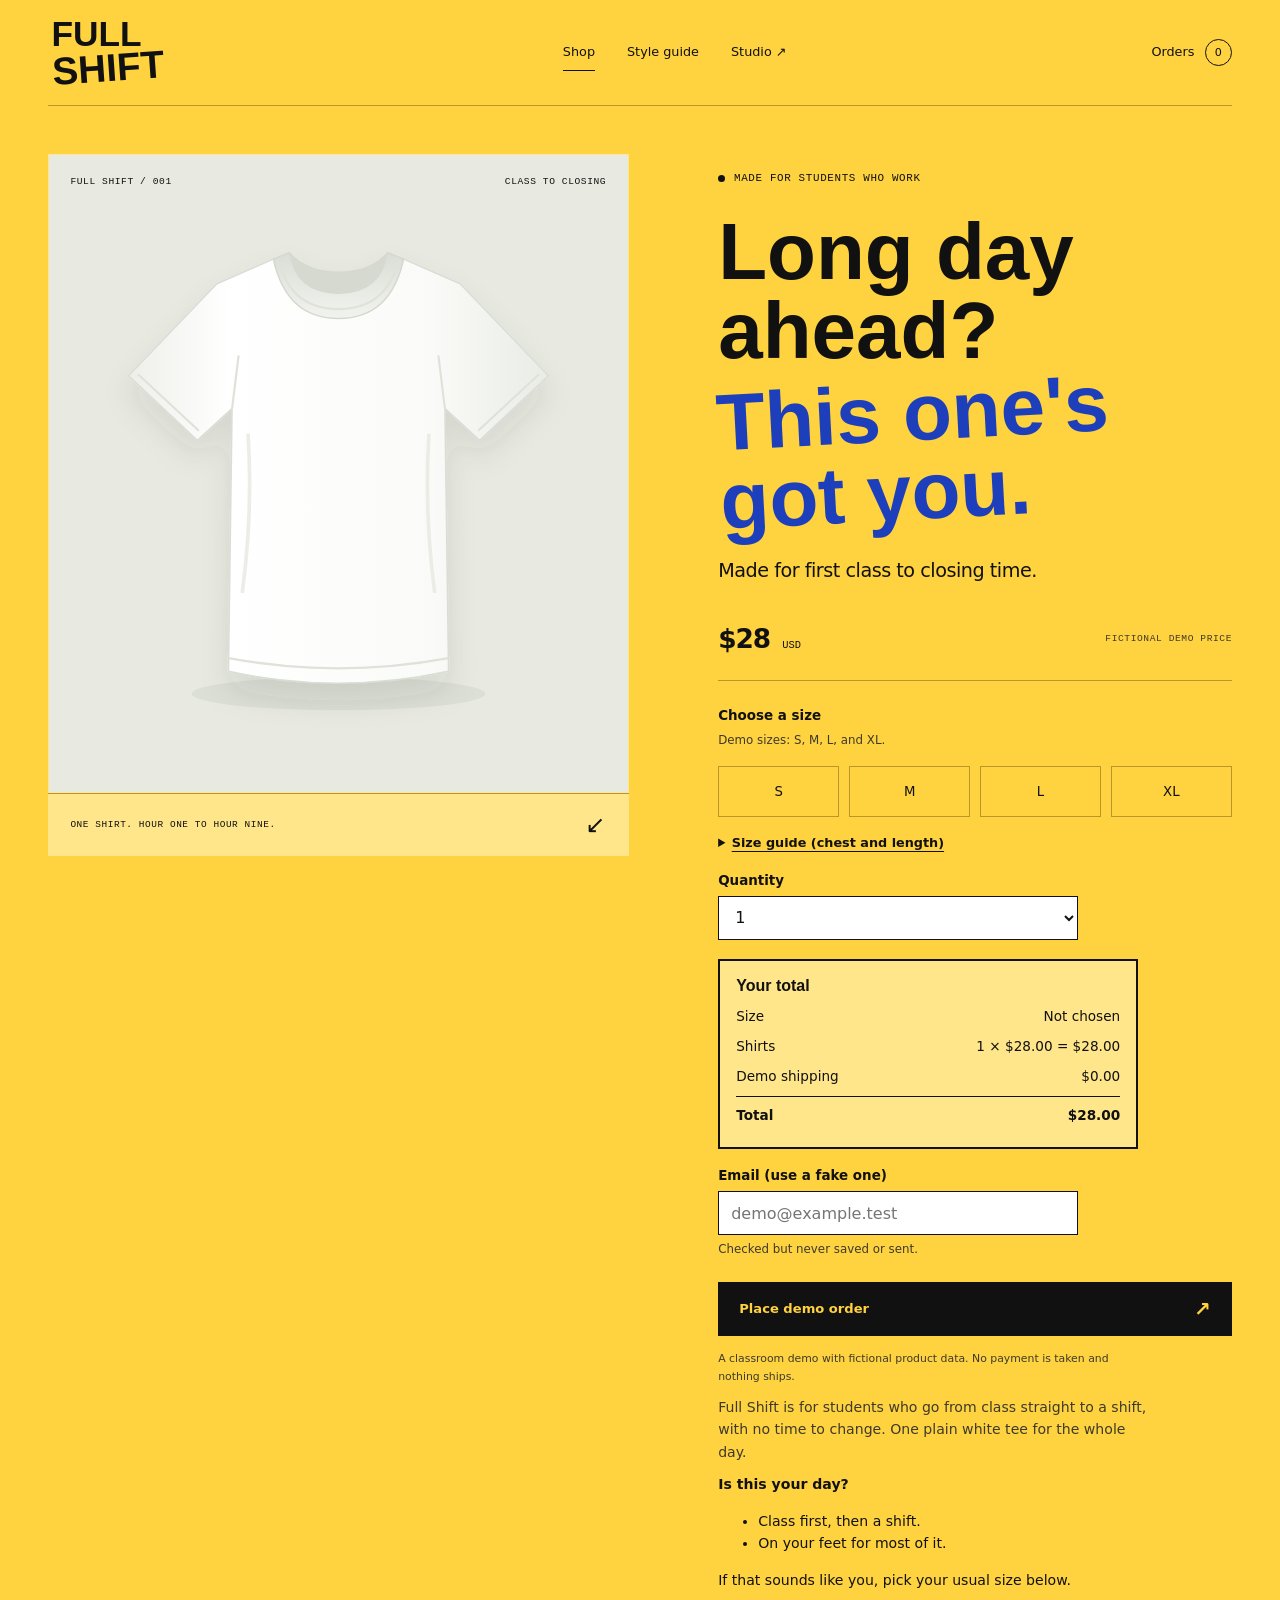
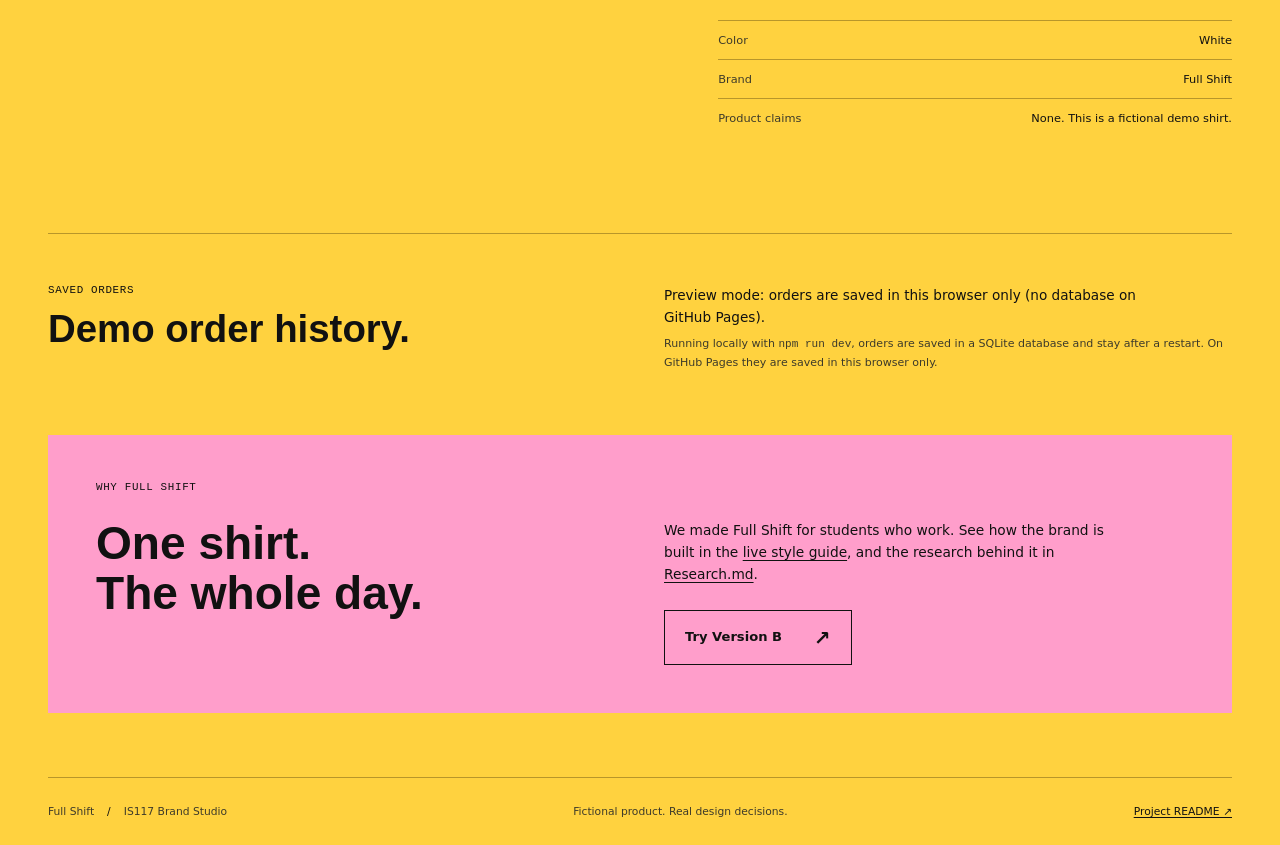
==== commit c9c3cae5: "Build A/B storefront with size guide, full total, demo checkout, and SQLite orders - Version A (inde" ====
--- a/public/index.html
+++ b/public/index.html
@@ -30,12 +30,12 @@
           >Studio <span aria-hidden="true">↗</span></a
         >
       </nav>
-      <a class="bag-link" href="#demo-bag" aria-label="View demo bag"
-        >Demo bag <span id="bag-count" class="bag-count">0</span></a
+      <a class="bag-link" href="#orders" aria-label="View demo orders"
+        >Orders <span id="order-count" class="bag-count">0</span></a
       >
     </header>
 
-    <main id="main">
+    <main id="main" data-version="a">
       <section class="product-section wrap" aria-labelledby="product-title">
         <div class="product-visual">
           <div class="visual-label">
@@ -65,15 +65,149 @@
             >
           </h1>
           <p class="product-intro">Made for first class to closing time.</p>
+          <div class="price-row">
+            <p class="price">$28 <span>USD</span></p>
+            <span class="micro-label">Fictional demo price</span>
+          </div>
+          <form id="order-form" class="product-form" novalidate>
+            <fieldset aria-describedby="size-help size-error">
+              <legend>Choose a size</legend>
+              <p id="size-help" class="field-help">
+                Demo sizes: S, M, L, and XL.
+              </p>
+              <div class="size-options">
+                <label class="size-option"
+                  ><input type="radio" name="size" value="S" /><span
+                    >S</span
+                  ></label
+                >
+                <label class="size-option"
+                  ><input type="radio" name="size" value="M" /><span
+                    >M</span
+                  ></label
+                >
+                <label class="size-option"
+                  ><input type="radio" name="size" value="L" /><span
+                    >L</span
+                  ></label
+                >
+                <label class="size-option"
+                  ><input type="radio" name="size" value="XL" /><span
+                    >XL</span
+                  ></label
+                >
+              </div>
+              <p id="size-error" class="field-error" role="alert" hidden>
+                Choose a size before placing your demo order.
+              </p>
+            </fieldset>
+            <details class="size-guide">
+              <summary>Size guide (chest and length)</summary>
+              <table>
+                <caption>
+                  Demo measurements in inches, measured flat
+                </caption>
+                <thead>
+                  <tr>
+                    <th scope="col">Size</th>
+                    <th scope="col">Chest</th>
+                    <th scope="col">Length</th>
+                  </tr>
+                </thead>
+                <tbody>
+                  <tr>
+                    <th scope="row">S</th>
+                    <td>36–38</td>
+                    <td>28</td>
+                  </tr>
+                  <tr>
+                    <th scope="row">M</th>
+                    <td>39–41</td>
+                    <td>29</td>
+                  </tr>
+                  <tr>
+                    <th scope="row">L</th>
+                    <td>42–44</td>
+                    <td>30</td>
+                  </tr>
+                  <tr>
+                    <th scope="row">XL</th>
+                    <td>45–47</td>
+                    <td>31</td>
+                  </tr>
+                </tbody>
+              </table>
+              <p class="field-help">
+                Class assumptions for a fictional shirt, not real garment data.
+              </p>
+            </details>
+            <div class="field">
+              <label for="quantity">Quantity</label>
+              <select id="quantity" class="field-control" name="quantity">
+                <option value="1" selected>1</option>
+                <option value="2">2</option>
+                <option value="3">3</option>
+                <option value="4">4</option>
+                <option value="5">5</option>
+              </select>
+            </div>
+            <section
+              class="order-summary"
+              aria-labelledby="summary-title"
+              aria-live="polite"
+            >
+              <h2 id="summary-title">Your total</h2>
+              <dl>
+                <div class="summary-row">
+                  <dt>Size</dt>
+                  <dd id="summary-size">Not chosen</dd>
+                </div>
+                <div class="summary-row">
+                  <dt>Shirts</dt>
+                  <dd id="summary-items">1 × $28.00 = $28.00</dd>
+                </div>
+                <div class="summary-row">
+                  <dt>Demo shipping</dt>
+                  <dd id="summary-shipping">$0.00</dd>
+                </div>
+                <div class="summary-row summary-total">
+                  <dt>Total</dt>
+                  <dd id="summary-total">$28.00</dd>
+                </div>
+              </dl>
+            </section>
+            <div class="field">
+              <label for="email">Email (use a fake one)</label>
+              <input
+                id="email"
+                class="field-control"
+                name="email"
+                type="email"
+                autocomplete="off"
+                placeholder="demo@example.test"
+                aria-describedby="email-help email-error"
+              />
+              <p id="email-help" class="field-help">
+                Checked but never saved or sent.
+              </p>
+              <p id="email-error" class="field-error" role="alert" hidden>
+                Enter an email like demo@example.test.
+              </p>
+            </div>
+            <button class="button button-primary add-button" type="submit">
+              Place demo order <span aria-hidden="true">↗</span>
+            </button>
+          </form>
+          <p id="order-result" class="order-result" role="status"></p>
+          <p class="demo-disclaimer">
+            A classroom demo with fictional product data. No payment is taken
+            and nothing ships.
+          </p>
           <p class="muted product-description">
             Full Shift is for students who go from class straight to a shift,
             with no time to change. One plain white tee for the whole day.
           </p>
-          <div class="price-row">
-            <p class="price">$28 <span>USD</span></p>
-            <span class="micro-label">Fictional demo price</span>
-          </div>
-          <div class="product-description">
+          <div class="product-description your-day">
             <p><strong>Is this your day?</strong></p>
             <ul>
               <li>Class first, then a shift.</li>
@@ -81,46 +215,6 @@
             </ul>
             <p>If that sounds like you, pick your usual size below.</p>
           </div>
-          <form id="product-form" class="product-form" novalidate>
-            <fieldset aria-describedby="size-help size-error">
-              <legend>Choose a size</legend>
-              <p id="size-help" class="field-help">
-                Demo sizes: S, M, L, and XL.
-              </p>
-              <div class="size-options">
-                <label class="size-option"
-                  ><input type="radio" name="size" value="S" /><span
-                    >S</span
-                  ></label
-                >
-                <label class="size-option"
-                  ><input type="radio" name="size" value="M" /><span
-                    >M</span
-                  ></label
-                >
-                <label class="size-option"
-                  ><input type="radio" name="size" value="L" /><span
-                    >L</span
-                  ></label
-                >
-                <label class="size-option"
-                  ><input type="radio" name="size" value="XL" /><span
-                    >XL</span
-                  ></label
-                >
-              </div>
-              <p id="size-error" class="field-error" role="alert" hidden>
-                Choose a size before adding the shirt to your demo bag.
-              </p>
-            </fieldset>
-            <button class="button button-primary add-button" type="submit">
-              Add to demo bag <span aria-hidden="true">↗</span>
-            </button>
-          </form>
-          <p class="demo-disclaimer">
-            A classroom interaction, using fictional product data. No order,
-            payment, or personal information is collected.
-          </p>
           <dl class="product-facts">
             <div>
               <dt>Color</dt>
@@ -139,30 +233,23 @@
       </section>
 
       <section
-        id="demo-bag"
+        id="orders"
         class="bag-section wrap"
-        aria-labelledby="bag-title"
+        aria-labelledby="orders-title"
       >
         <div>
-          <p class="eyebrow">A small working interaction</p>
-          <h2 id="bag-title">Your demo bag.</h2>
+          <p class="eyebrow">Saved orders</p>
+          <h2 id="orders-title">Demo order history.</h2>
         </div>
         <div class="bag-details">
-          <p
-            id="bag-status"
-            class="bag-message"
-            role="status"
-            aria-live="polite"
-            aria-atomic="true"
-          >
-            Your demo bag is empty. Choose a size to try it.
-          </p>
-          <ul id="bag-items" class="bag-items"></ul>
-          <button id="clear-bag" class="text-button" type="button" disabled>
-            Empty demo bag
-          </button>
+          <p id="mode-note" class="bag-message">
+            Checking where orders are saved…
+          </p>
+          <ul id="order-history" class="bag-items"></ul>
           <p class="field-help">
-            The bag resets when this page reloads. There is no checkout.
+            Running locally with <code>npm run dev</code>, orders are saved in a
+            SQLite database and stay after a restart. On GitHub Pages they are
+            saved in this browser only.
           </p>
         </div>
       </section>
@@ -180,8 +267,8 @@
               >Research.md</a
             >.
           </p>
-          <a class="button button-secondary" href="styleguide.html"
-            >See the style guide <span aria-hidden="true">↗</span></a
+          <a class="button button-secondary" href="b.html"
+            >Try Version B <span aria-hidden="true">↗</span></a
           >
         </div>
       </section>
@@ -192,7 +279,8 @@
         Full Shift <span class="footer-separator"> / </span> IS117 Brand Studio
       </p>
       <p class="footer-tagline">Fictional product. Real design decisions.</p>
-      <a href="https://github.com/kaw393939/is117-brand-studio#readme"
+      <a
+        href="https://github.com/KonradSikorski5/is117-brand-studio-ks2334#readme"
         >Project README <span aria-hidden="true">↗</span></a
       >
     </footer>
--- a/public/styles.css
+++ b/public/styles.css
@@ -474,6 +474,114 @@
   margin-top: 1.4rem;
 }
 
+/* Order flow: size guide, quantity, total, email, and confirmation. */
+.size-guide {
+  margin-top: 1rem;
+  font-size: 0.8rem;
+}
+
+.size-guide summary {
+  cursor: pointer;
+  font-weight: 650;
+  text-decoration: underline;
+  text-underline-offset: 0.25rem;
+}
+
+.size-guide table {
+  width: 100%;
+  max-width: 360px;
+  margin-top: 0.6rem;
+  border-collapse: collapse;
+}
+
+.size-guide caption {
+  text-align: left;
+  font-size: 0.74rem;
+  color: var(--color-muted);
+}
+
+.size-guide th,
+.size-guide td {
+  padding: 0.3rem 0.5rem;
+  border-bottom: 1px solid var(--color-line);
+  text-align: left;
+}
+
+.field {
+  margin-top: 1rem;
+}
+
+.field label {
+  display: block;
+  font-size: 0.84rem;
+  font-weight: 650;
+}
+
+.field-control {
+  width: 100%;
+  max-width: 360px;
+  min-height: 2.75rem;
+  margin-top: 0.3rem;
+  padding: 0.5rem 0.75rem;
+  border: 1px solid var(--color-ink);
+  background: var(--color-white);
+  color: var(--color-ink);
+  font: inherit;
+}
+
+.field-control:focus-visible,
+.size-guide summary:focus-visible {
+  outline: 3px solid var(--color-ink);
+  outline-offset: 3px;
+}
+
+.order-summary {
+  margin-top: 1.2rem;
+  padding: 1rem;
+  border: 2px solid var(--color-ink);
+  background: var(--color-soft);
+  max-width: 420px;
+}
+
+.order-summary h2 {
+  margin: 0 0 0.5rem;
+  font-size: 1rem;
+}
+
+.order-summary dl {
+  margin: 0;
+}
+
+.summary-row {
+  display: flex;
+  justify-content: space-between;
+  gap: 1rem;
+  padding-block: 0.25rem;
+  font-size: 0.85rem;
+}
+
+.order-summary dd {
+  margin: 0;
+}
+
+.summary-total {
+  margin-top: 0.3rem;
+  padding-top: 0.5rem;
+  border-top: 1px solid var(--color-ink);
+  font-weight: 700;
+}
+
+.order-result {
+  margin-top: 0.9rem;
+  font-weight: 650;
+  font-size: 0.85rem;
+  max-width: 420px;
+}
+
+.order-result:empty {
+  display: none;
+}
+
 .demo-disclaimer {
   font-size: 0.68rem;
   line-height: 1.65;
